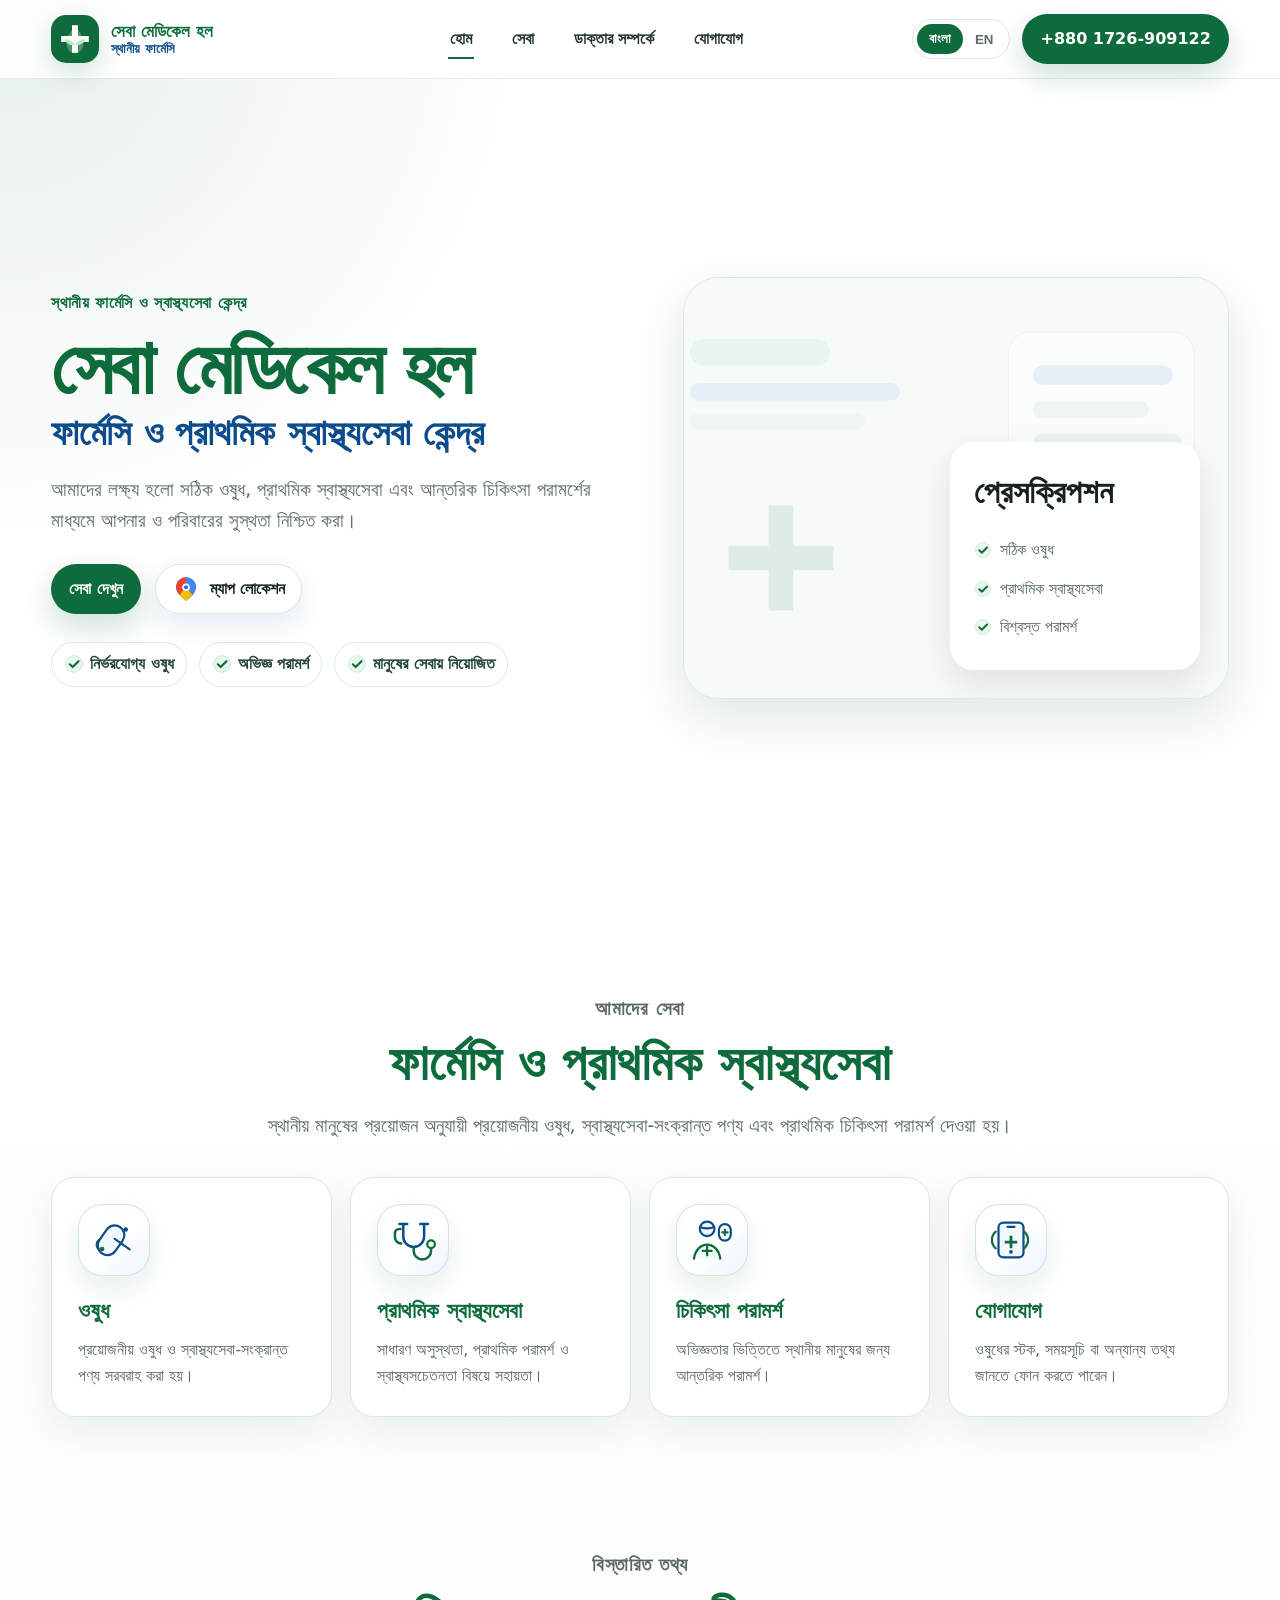
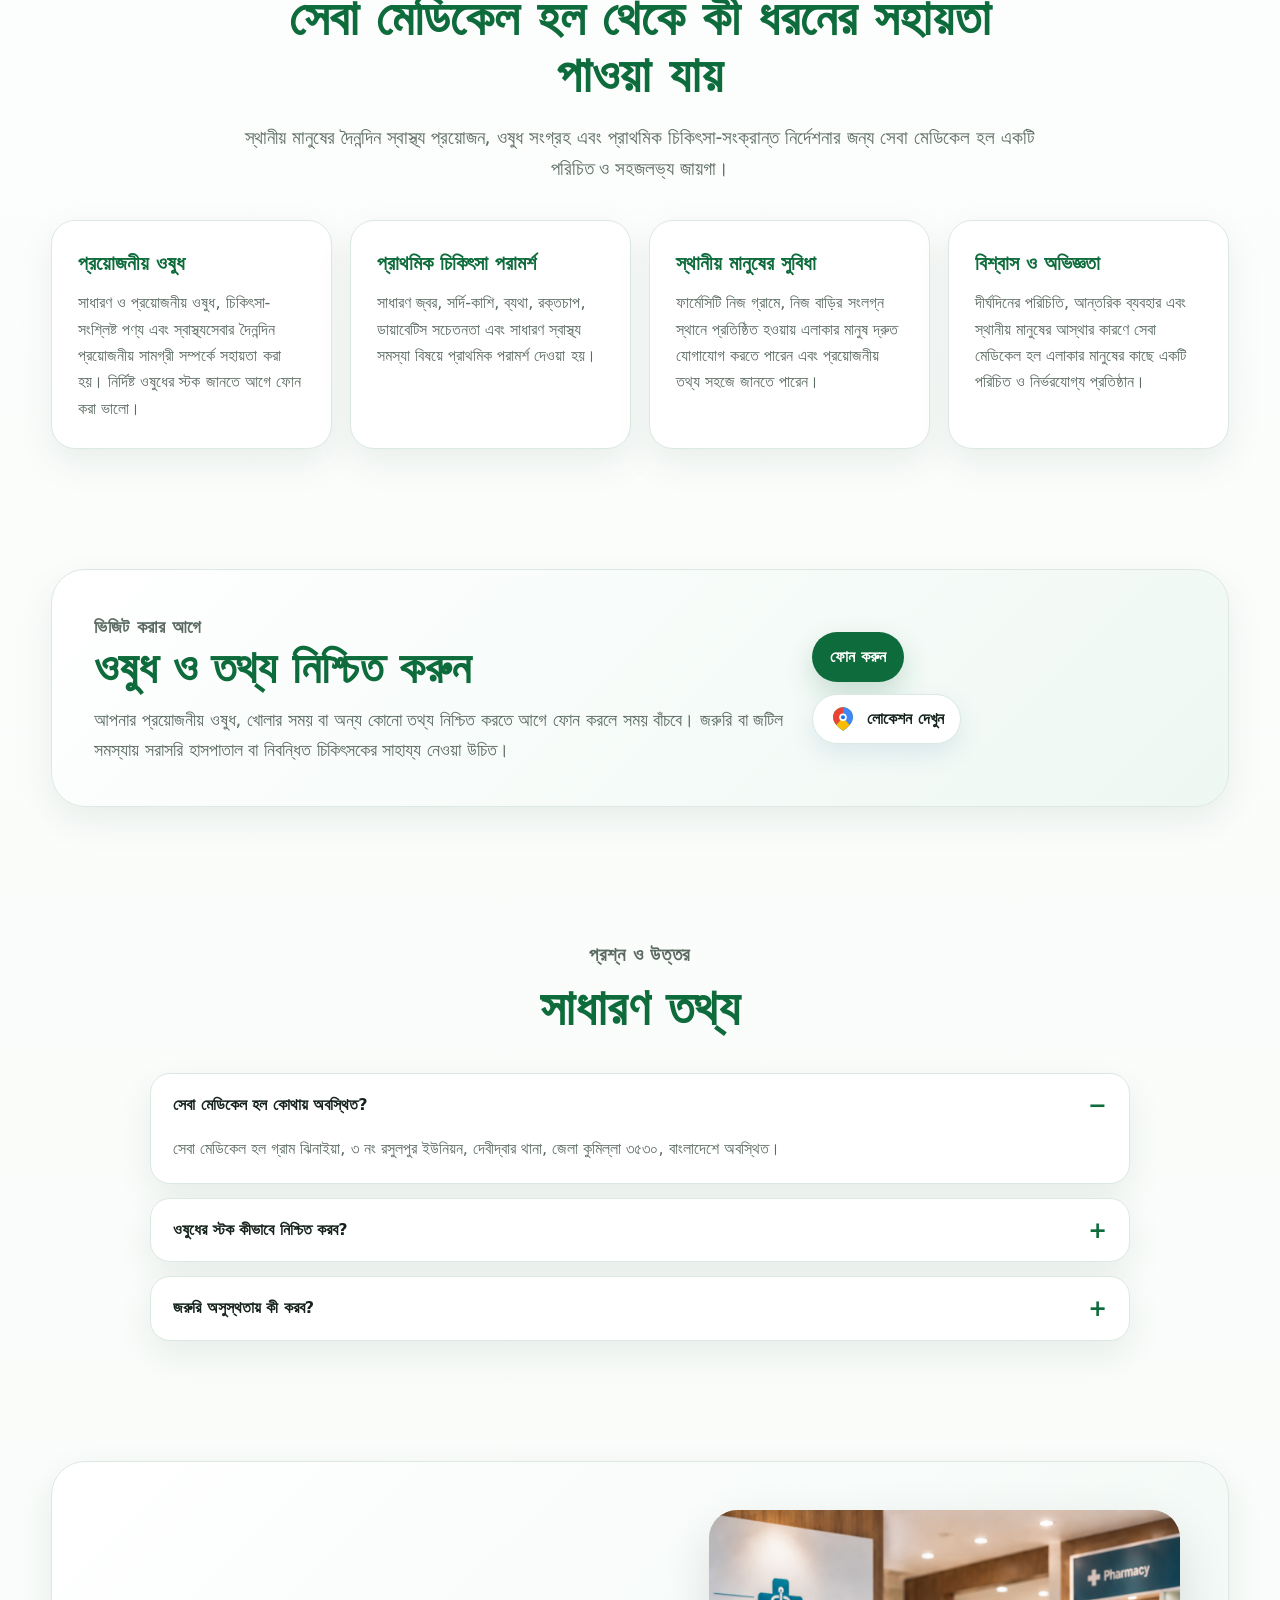
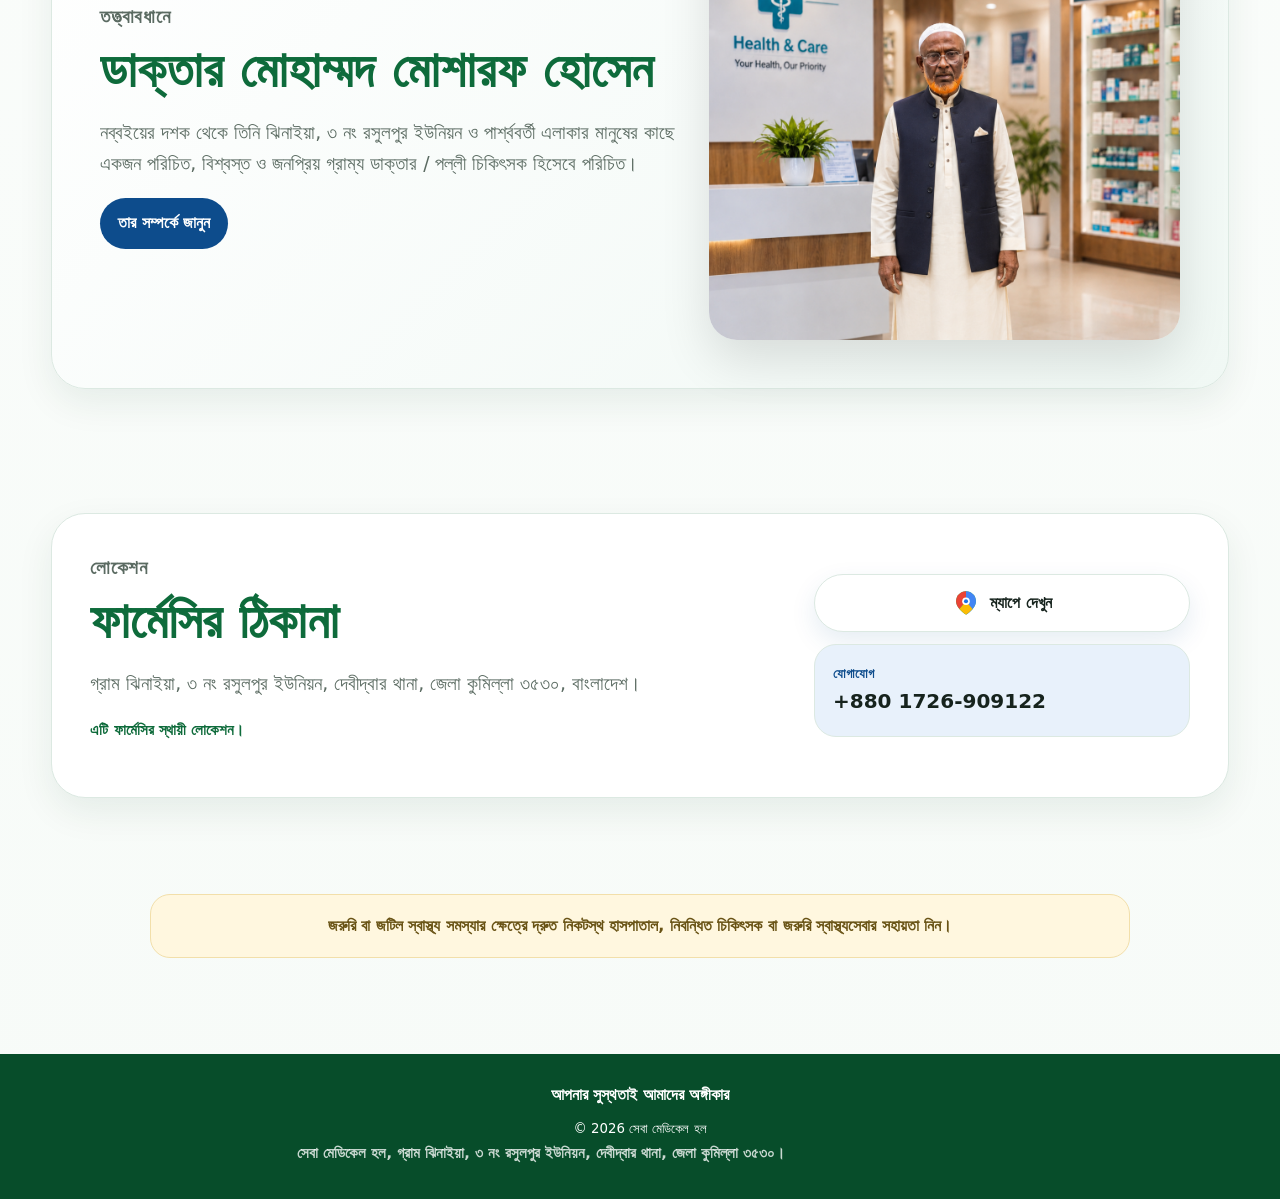
==== index.html @ 425d89cb "Add files via upload" ====
<!DOCTYPE html>
<html lang="bn" data-page="home">
<head>
  <meta charset="UTF-8" />
  <meta name="viewport" content="width=device-width, initial-scale=1.0" />
  <title>সেবা মেডিকেল হল | ফার্মেসি ও প্রাথমিক স্বাস্থ্যসেবা | দেবীদ্বার, কুমিল্লা</title>
  <meta name="description" content="সেবা মেডিকেল হল গ্রাম ঝিনাইয়া, ৩ নং রসুলপুর ইউনিয়ন, দেবীদ্বার থানা, জেলা কুমিল্লা ৩৫৩০-এ অবস্থিত একটি স্থানীয় ফার্মেসি ও স্বাস্থ্যসেবা কেন্দ্র।" />
  <meta name="keywords" content="সেবা মেডিকেল হল, Seba Medical Hall, ঝিনাইয়া ফার্মেসি, ৩ নং রসুলপুর ইউনিয়ন, দেবীদ্বার ফার্মেসি, কুমিল্লা ফার্মেসি, ডাক্তার মোহাম্মদ মোশারফ হোসেন" />
  <meta name="author" content="Seba Medical Hall" />
  <meta name="robots" content="index, follow, max-image-preview:large, max-snippet:-1, max-video-preview:-1" />
  <meta name="theme-color" content="#0e6b3b" />
  <meta name="application-name" content="Seba Medical Hall" />
  <meta name="apple-mobile-web-app-title" content="Seba Medical Hall" />
  <meta name="apple-mobile-web-app-capable" content="yes" />
  <meta name="apple-mobile-web-app-status-bar-style" content="default" />

  <link rel="canonical" href="https://seba-medical-hall.com/" />
  <link rel="alternate" hreflang="bn-BD" href="https://seba-medical-hall.com/" />
  <link rel="alternate" hreflang="en" href="https://seba-medical-hall.com/?lang=en" />
  <link rel="alternate" hreflang="x-default" href="https://seba-medical-hall.com/" />

  <link rel="icon" href="favicon.ico" sizes="any" />
  <link rel="icon" type="image/png" sizes="16x16" href="assets/favicon-16x16.png" />
  <link rel="icon" type="image/png" sizes="32x32" href="assets/favicon-32x32.png" />
  <link rel="icon" type="image/png" sizes="48x48" href="assets/favicon-48x48.png" />
  <link rel="apple-touch-icon" sizes="180x180" href="assets/apple-touch-icon.png" />
  <link rel="manifest" href="site.webmanifest" />
  <link rel="mask-icon" href="assets/safari-pinned-tab.svg" color="#0e6b3b" />

  <meta property="og:type" content="website" />
  <meta property="og:site_name" content="Seba Medical Hall" />
  <meta property="og:title" content="সেবা মেডিকেল হল | ফার্মেসি ও প্রাথমিক স্বাস্থ্যসেবা | দেবীদ্বার, কুমিল্লা" />
  <meta property="og:description" content="সেবা মেডিকেল হল গ্রাম ঝিনাইয়া, ৩ নং রসুলপুর ইউনিয়ন, দেবীদ্বার থানা, জেলা কুমিল্লা ৩৫৩০-এ অবস্থিত একটি স্থানীয় ফার্মেসি ও স্বাস্থ্যসেবা কেন্দ্র।" />
  <meta property="og:url" content="https://seba-medical-hall.com/" />
  <meta property="og:image" content="https://seba-medical-hall.com/assets/og-image.png" />
  <meta property="og:image:alt" content="Seba Medical Hall pharmacy website preview" />
  <meta property="og:image:width" content="1200" />
  <meta property="og:image:height" content="630" />
  <meta property="og:locale" content="bn_BD" />

  <meta name="twitter:card" content="summary_large_image" />
  <meta name="twitter:title" content="সেবা মেডিকেল হল | ফার্মেসি ও প্রাথমিক স্বাস্থ্যসেবা | দেবীদ্বার, কুমিল্লা" />
  <meta name="twitter:description" content="সেবা মেডিকেল হল গ্রাম ঝিনাইয়া, ৩ নং রসুলপুর ইউনিয়ন, দেবীদ্বার থানা, জেলা কুমিল্লা ৩৫৩০-এ অবস্থিত একটি স্থানীয় ফার্মেসি ও স্বাস্থ্যসেবা কেন্দ্র।" />
  <meta name="twitter:image" content="https://seba-medical-hall.com/assets/og-image.png" />

  <link rel="stylesheet" href="css/styles.css" />
<script type="application/ld+json">
{
  "@context": "https://schema.org",
  "@graph": [
    {
      "@context": "https://schema.org",
      "@type": [
        "Pharmacy",
        "LocalBusiness",
        "MedicalBusiness"
      ],
      "@id": "https://seba-medical-hall.com/#seba-medical-hall",
      "name": "Seba Medical Hall",
      "alternateName": "সেবা মেডিকেল হল",
      "url": "https://seba-medical-hall.com",
      "logo": "https://seba-medical-hall.com/assets/android-chrome-512x512.png",
      "image": "https://seba-medical-hall.com/assets/og-image.png",
      "telephone": "+8801726909122",
      "description": "সেবা মেডিকেল হল গ্রাম ঝিনাইয়া, ৩ নং রসুলপুর ইউনিয়ন, দেবীদ্বার থানা, জেলা কুমিল্লা ৩৫৩০-এ অবস্থিত একটি স্থানীয় ফার্মেসি ও স্বাস্থ্যসেবা কেন্দ্র।",
      "address": {
        "@type": "PostalAddress",
        "streetAddress": "গ্রাম ঝিনাইয়া, ৩ নং রসুলপুর ইউনিয়ন",
        "addressLocality": "দেবীদ্বার",
        "addressRegion": "কুমিল্লা",
        "postalCode": "3530",
        "addressCountry": "BD"
      },
      "hasMap": "https://maps.app.goo.gl/da37eKfEbNyJsp4y8",
      "sameAs": [
        "https://maps.app.goo.gl/da37eKfEbNyJsp4y8"
      ],
      "founder": {
        "@type": "Person",
        "name": "Dr. Mohammad Mosharraf Hossain",
        "alternateName": "ডাক্তার মোহাম্মদ মোশারফ হোসেন"
      }
    }
  ]
}
</script>
</head>
<body class="page-fade">
  <header class="site-header">
    <a class="brand" href="index.html" aria-label="Seba Medical Hall home">
      <img src="assets/seba-logo.svg" alt="Seba Medical Hall logo" />
      <span>
        <strong data-i18n="brand.bn">সেবা মেডিকেল হল</strong>
        <small data-i18n="brand.en">স্থানীয় ফার্মেসি</small>
      </span>
    </a>

    <button class="menu-toggle" aria-label="Open menu" aria-expanded="false"><img src="assets/icons/menu.svg" alt="" aria-hidden="true" /></button>

    <nav class="main-nav" aria-label="Main navigation">
      <a class="active" href="index.html" data-i18n="nav.home">হোম</a>
      <a href="#services" data-i18n="nav.services">সেবা</a>
      <a href="about.html" data-i18n="nav.about">ডাক্তার সম্পর্কে</a>
      <a href="#contact" data-i18n="nav.contact">যোগাযোগ</a>
    </nav>

    <div class="header-actions">
      <div class="language-switch" aria-label="Language switch">
        <button class="lang-btn active" data-lang="bn">বাংলা</button>
        <button class="lang-btn" data-lang="en">EN</button>
      </div>
      <a class="call-btn" href="tel:+8801726909122">+880 1726-909122</a>
    </div>
  </header>

  <main>
    <section class="hero section">
      <div class="hero-content reveal">
        <p class="eyebrow" data-i18n="home.eyebrow">স্থানীয় ফার্মেসি ও স্বাস্থ্যসেবা কেন্দ্র</p>
        <h1 data-i18n="home.title">সেবা মেডিকেল হল</h1>
        <h2 data-i18n="home.subtitle">ফার্মেসি ও প্রাথমিক স্বাস্থ্যসেবা কেন্দ্র</h2>
        <p class="lead" data-i18n="home.lead">আমাদের লক্ষ্য হলো সঠিক ওষুধ, প্রাথমিক স্বাস্থ্যসেবা এবং আন্তরিক চিকিৎসা পরামর্শের মাধ্যমে আপনার ও পরিবারের সুস্থতা নিশ্চিত করা।</p>

        <div class="hero-actions">
          <a class="primary-btn" href="#services" data-i18n="home.ctaServices">সেবা দেখুন</a>
          <a class="map-btn" href="https://maps.app.goo.gl/da37eKfEbNyJsp4y8" target="_blank" rel="noopener">
            <img src="assets/map-pin.svg" alt="" />
            <span data-i18n="home.mapBtn">ম্যাপ লোকেশন</span>
          </a>
        </div>

        <div class="trust-row">
          <span data-i18n="home.trust1">নির্ভরযোগ্য ওষুধ</span>
          <span data-i18n="home.trust2">অভিজ্ঞ পরামর্শ</span>
          <span data-i18n="home.trust3">মানুষের সেবায় নিয়োজিত</span>
        </div>
      </div>

      <div class="hero-visual reveal">
        <img src="assets/medical-pattern.svg" alt="Pharmacy illustration" />
        <div class="rx-card">
          <strong data-i18n="home.rxTitle">প্রেসক্রিপশন</strong>
          <ul>
            <li data-i18n="home.rx1">সঠিক ওষুধ</li>
            <li data-i18n="home.rx2">প্রাথমিক স্বাস্থ্যসেবা</li>
            <li data-i18n="home.rx3">বিশ্বস্ত পরামর্শ</li>
          </ul>
        </div>
      </div>
    </section>

    <section id="services" class="section services">
      <div class="section-head reveal">
        <p class="eyebrow" data-i18n="services.eyebrow">আমাদের সেবা</p>
        <h2 data-i18n="services.title">ফার্মেসি ও প্রাথমিক স্বাস্থ্যসেবা</h2>
        <p data-i18n="services.intro">স্থানীয় মানুষের প্রয়োজন অনুযায়ী প্রয়োজনীয় ওষুধ, স্বাস্থ্যসেবা-সংক্রান্ত পণ্য এবং প্রাথমিক চিকিৎসা পরামর্শ দেওয়া হয়।</p>
      </div>

      <div class="card-grid">
        <article class="service-card reveal">
          <div class="icon-pill"><img src="assets/icons/medicine.svg" alt="" aria-hidden="true" /></div>
          <h3 data-i18n="services.card1.title">ওষুধ</h3>
          <p data-i18n="services.card1.text">প্রয়োজনীয় ওষুধ ও স্বাস্থ্যসেবা-সংক্রান্ত পণ্য সরবরাহ করা হয়।</p>
        </article>
        <article class="service-card reveal">
          <div class="icon-pill"><img src="assets/icons/healthcare.svg" alt="" aria-hidden="true" /></div>
          <h3 data-i18n="services.card2.title">প্রাথমিক স্বাস্থ্যসেবা</h3>
          <p data-i18n="services.card2.text">সাধারণ অসুস্থতা, প্রাথমিক পরামর্শ ও স্বাস্থ্যসচেতনতা বিষয়ে সহায়তা।</p>
        </article>
        <article class="service-card reveal">
          <div class="icon-pill"><img src="assets/icons/doctor-advice.svg" alt="" aria-hidden="true" /></div>
          <h3 data-i18n="services.card3.title">চিকিৎসা পরামর্শ</h3>
          <p data-i18n="services.card3.text">অভিজ্ঞতার ভিত্তিতে স্থানীয় মানুষের জন্য আন্তরিক পরামর্শ।</p>
        </article>
        <article class="service-card reveal">
          <div class="icon-pill"><img src="assets/icons/phone.svg" alt="" aria-hidden="true" /></div>
          <h3 data-i18n="services.card4.title">যোগাযোগ</h3>
          <p data-i18n="services.card4.text">ওষুধের স্টক, সময়সূচি বা অন্যান্য তথ্য জানতে ফোন করতে পারেন।</p>
        </article>
      </div>
    </section>


    <section class="section detail-section">
      <div class="section-head reveal">
        <p class="eyebrow" data-i18n="details.eyebrow">বিস্তারিত তথ্য</p>
        <h2 data-i18n="details.title">সেবা মেডিকেল হল থেকে কী ধরনের সহায়তা পাওয়া যায়</h2>
        <p data-i18n="details.intro">স্থানীয় মানুষের দৈনন্দিন স্বাস্থ্য প্রয়োজন, ওষুধ সংগ্রহ এবং প্রাথমিক চিকিৎসা-সংক্রান্ত নির্দেশনার জন্য সেবা মেডিকেল হল একটি পরিচিত ও সহজলভ্য জায়গা।</p>
      </div>

      <div class="detail-grid">
        <article class="detail-card reveal">
          <h3 data-i18n="details.card1.title">প্রয়োজনীয় ওষুধ</h3>
          <p data-i18n="details.card1.text">সাধারণ ও প্রয়োজনীয় ওষুধ, চিকিৎসা-সংশ্লিষ্ট পণ্য এবং স্বাস্থ্যসেবার দৈনন্দিন প্রয়োজনীয় সামগ্রী সম্পর্কে সহায়তা করা হয়। নির্দিষ্ট ওষুধের স্টক জানতে আগে ফোন করা ভালো।</p>
        </article>

        <article class="detail-card reveal">
          <h3 data-i18n="details.card2.title">প্রাথমিক চিকিৎসা পরামর্শ</h3>
          <p data-i18n="details.card2.text">সাধারণ জ্বর, সর্দি-কাশি, ব্যথা, রক্তচাপ, ডায়াবেটিস সচেতনতা এবং সাধারণ স্বাস্থ্য সমস্যা বিষয়ে প্রাথমিক পরামর্শ দেওয়া হয়।</p>
        </article>

        <article class="detail-card reveal">
          <h3 data-i18n="details.card3.title">স্থানীয় মানুষের সুবিধা</h3>
          <p data-i18n="details.card3.text">ফার্মেসিটি নিজ গ্রামে, নিজ বাড়ির সংলগ্ন স্থানে প্রতিষ্ঠিত হওয়ায় এলাকার মানুষ দ্রুত যোগাযোগ করতে পারেন এবং প্রয়োজনীয় তথ্য সহজে জানতে পারেন।</p>
        </article>

        <article class="detail-card reveal">
          <h3 data-i18n="details.card4.title">বিশ্বাস ও অভিজ্ঞতা</h3>
          <p data-i18n="details.card4.text">দীর্ঘদিনের পরিচিতি, আন্তরিক ব্যবহার এবং স্থানীয় মানুষের আস্থার কারণে সেবা মেডিকেল হল এলাকার মানুষের কাছে একটি পরিচিত ও নির্ভরযোগ্য প্রতিষ্ঠান।</p>
        </article>
      </div>
    </section>

    <section class="section guidance-section">
      <div class="guidance-card reveal">
        <div>
          <p class="eyebrow" data-i18n="guidance.eyebrow">ভিজিট করার আগে</p>
          <h2 data-i18n="guidance.title">ওষুধ ও তথ্য নিশ্চিত করুন</h2>
          <p data-i18n="guidance.text">আপনার প্রয়োজনীয় ওষুধ, খোলার সময় বা অন্য কোনো তথ্য নিশ্চিত করতে আগে ফোন করলে সময় বাঁচবে। জরুরি বা জটিল সমস্যায় সরাসরি হাসপাতাল বা নিবন্ধিত চিকিৎসকের সাহায্য নেওয়া উচিত।</p>
        </div>
        <div class="guidance-actions">
          <a class="primary-btn" href="tel:+8801726909122" data-i18n="guidance.call">ফোন করুন</a>
          <a class="map-btn" href="https://maps.app.goo.gl/da37eKfEbNyJsp4y8" target="_blank" rel="noopener">
            <img src="assets/map-pin.svg" alt="" />
            <span data-i18n="guidance.map">লোকেশন দেখুন</span>
          </a>
        </div>
      </div>
    </section>

    <section class="section faq-section">
      <div class="section-head reveal">
        <p class="eyebrow" data-i18n="faq.eyebrow">প্রশ্ন ও উত্তর</p>
        <h2 data-i18n="faq.title">সাধারণ তথ্য</h2>
      </div>

      <div class="faq-list">
        <details class="faq-item reveal" open>
          <summary data-i18n="faq.q1">সেবা মেডিকেল হল কোথায় অবস্থিত?</summary>
          <p data-i18n="faq.a1">সেবা মেডিকেল হল গ্রাম ঝিনাইয়া, ৩ নং রসুলপুর ইউনিয়ন, দেবীদ্বার থানা, জেলা কুমিল্লা ৩৫৩০, বাংলাদেশে অবস্থিত।</p>
        </details>
        <details class="faq-item reveal">
          <summary data-i18n="faq.q3">ওষুধের স্টক কীভাবে নিশ্চিত করব?</summary>
          <p data-i18n="faq.a3">নির্দিষ্ট ওষুধ বা পণ্যের স্টক জানতে +880 1726-909122 নম্বরে যোগাযোগ করা ভালো।</p>
        </details>
        <details class="faq-item reveal">
          <summary data-i18n="faq.q4">জরুরি অসুস্থতায় কী করব?</summary>
          <p data-i18n="faq.a4">জরুরি বা জটিল স্বাস্থ্য সমস্যায় দ্রুত নিকটস্থ হাসপাতাল, নিবন্ধিত চিকিৎসক বা জরুরি স্বাস্থ্যসেবার সহায়তা নিন।</p>
        </details>
      </div>
    </section>

    <section class="section about-preview">
      <div class="about-preview-card reveal">
        <div>
          <p class="eyebrow" data-i18n="home.aboutEyebrow">তত্ত্বাবধানে</p>
          <h2 data-i18n="home.aboutTitle">ডাক্তার মোহাম্মদ মোশারফ হোসেন</h2>
          <p data-i18n="home.aboutText">নব্বইয়ের দশক থেকে তিনি ঝিনাইয়া, ৩ নং রসুলপুর ইউনিয়ন ও পার্শ্ববর্তী এলাকার মানুষের কাছে একজন পরিচিত, বিশ্বস্ত ও জনপ্রিয় গ্রাম্য ডাক্তার / পল্লী চিকিৎসক হিসেবে পরিচিত।</p>
          <a class="secondary-btn" href="about.html" data-i18n="home.aboutBtn">তার সম্পর্কে জানুন</a>
        </div>
        <img src="assets/doctor-mosharraf-hossain.png" alt="Dr. Mohammad Mosharraf Hossain" />
      </div>
    </section>

    <section id="contact" class="section contact-section">
      <div class="contact-card reveal">
        <div>
          <p class="eyebrow" data-i18n="contact.eyebrow">লোকেশন</p>
          <h2 data-i18n="contact.title">ফার্মেসির ঠিকানা</h2>
          <p data-i18n="contact.address">গ্রাম ঝিনাইয়া, ৩ নং রসুলপুর ইউনিয়ন, দেবীদ্বার থানা, জেলা কুমিল্লা ৩৫৩০, বাংলাদেশ।</p>
          <p class="small-note" data-i18n="contact.note">এটি ফার্মেসির স্থায়ী লোকেশন।</p>
        </div>
        <div class="contact-actions">
          <a class="map-btn large" href="https://maps.app.goo.gl/da37eKfEbNyJsp4y8" target="_blank" rel="noopener">
            <img src="assets/map-pin.svg" alt="" />
            <span data-i18n="contact.map">ম্যাপে দেখুন</span>
          </a>
          <a class="call-card" href="tel:+8801726909122">
            <small data-i18n="contact.callLabel">যোগাযোগ</small>
            <strong>+880 1726-909122</strong>
          </a>
        </div>
      </div>
    </section>

    <section class="section disclaimer reveal">
      <p data-i18n="disclaimer.text">জরুরি বা জটিল স্বাস্থ্য সমস্যার ক্ষেত্রে দ্রুত নিকটস্থ হাসপাতাল, নিবন্ধিত চিকিৎসক বা জরুরি স্বাস্থ্যসেবার সহায়তা নিন।</p>
    </section>
  </main>

  <footer class="site-footer">
    <p data-i18n="footer.line">আপনার সুস্থতাই আমাদের অঙ্গীকার</p>
    <small>© <span id="year"></span> <span data-i18n="footer.business">সেবা মেডিকেল হল</span></small>
    <p class="keyword-footer" data-i18n="footer.keywords">সেবা মেডিকেল হল, গ্রাম ঝিনাইয়া, ৩ নং রসুলপুর ইউনিয়ন, দেবীদ্বার থানা, জেলা কুমিল্লা ৩৫৩০।</p>
  </footer>

  <script src="js/seo.js"></script>
  <script src="js/main.js"></script>
</body>
</html>
---- css/styles.css ----
/* Seba Medical Hall Website
   Clean static project: HTML, CSS, JS only.
*/

:root {
  --green: #0e6b3b;
  --green-dark: #074d2a;
  --green-soft: #eaf7ef;
  --blue: #0d4c8c;
  --blue-soft: #e8f1fb;
  --text: #16231d;
  --muted: #5b6b62;
  --line: #dce9e2;
  --card: #ffffff;
  --bg: #f7fbf8;
  --shadow: 0 18px 50px rgba(10, 70, 43, 0.12);
  --radius: 24px;
}

* {
  box-sizing: border-box;
}

html {
  scroll-behavior: smooth;
}

body {
  margin: 0;
  color: var(--text);
  background:
    radial-gradient(circle at top left, rgba(14, 107, 59, .10), transparent 34rem),
    linear-gradient(180deg, #fff 0%, var(--bg) 100%);
  font-family: "Noto Sans Bengali", "Hind Siliguri", "Segoe UI", system-ui, sans-serif;
  line-height: 1.65;
  transition: opacity .35s ease, transform .35s ease;
}

body.page-fade {
  opacity: 1;
  transform: translateY(0);
}

body.is-leaving {
  opacity: 0;
  transform: translateY(8px);
}

a {
  color: inherit;
  text-decoration: none;
}

img {
  max-width: 100%;
  display: block;
}

.site-header {
  position: sticky;
  top: 0;
  z-index: 50;
  display: grid;
  grid-template-columns: auto 1fr auto;
  align-items: center;
  gap: 24px;
  padding: 14px clamp(18px, 4vw, 58px);
  background: rgba(255, 255, 255, .86);
  backdrop-filter: blur(18px);
  border-bottom: 1px solid rgba(220, 233, 226, .78);
}

.brand {
  display: inline-flex;
  align-items: center;
  gap: 12px;
  min-width: 230px;
}

.brand img {
  width: 48px;
  height: 48px;
  border-radius: 15px;
  box-shadow: 0 10px 24px rgba(14, 107, 59, .16);
}

.brand strong {
  display: block;
  color: var(--green);
  line-height: 1.15;
  font-size: 1.05rem;
}

.brand small {
  display: block;
  color: var(--blue);
  font-weight: 700;
  line-height: 1.15;
}

.main-nav {
  display: flex;
  justify-content: center;
  align-items: center;
  gap: clamp(18px, 3vw, 36px);
  font-weight: 700;
}

.main-nav a {
  position: relative;
  color: #21372c;
  padding: 8px 2px;
}

.main-nav a::after {
  content: "";
  position: absolute;
  left: 0;
  right: 0;
  bottom: 1px;
  height: 2px;
  background: var(--green);
  transform: scaleX(0);
  transition: transform .25s ease;
  transform-origin: left;
}

.main-nav a:hover::after,
.main-nav a.active::after {
  transform: scaleX(1);
}

.header-actions {
  display: flex;
  align-items: center;
  gap: 12px;
}

.language-switch {
  display: flex;
  padding: 4px;
  border: 1px solid var(--line);
  border-radius: 999px;
  background: #fff;
}

.lang-btn {
  border: 0;
  background: transparent;
  color: var(--muted);
  font-weight: 800;
  padding: 7px 12px;
  border-radius: 999px;
  cursor: pointer;
}

.lang-btn.active {
  background: var(--green);
  color: #fff;
}

.call-btn,
.primary-btn,
.secondary-btn,
.map-btn {
  display: inline-flex;
  align-items: center;
  justify-content: center;
  gap: 10px;
  border-radius: 999px;
  font-weight: 800;
  border: 0;
  cursor: pointer;
  transition: transform .2s ease, box-shadow .2s ease, background .2s ease;
}

.call-btn,
.primary-btn {
  background: var(--green);
  color: #fff;
  padding: 12px 18px;
  box-shadow: 0 12px 28px rgba(14, 107, 59, .20);
}

.secondary-btn {
  background: var(--blue);
  color: #fff;
  padding: 12px 18px;
}

.map-btn {
  background: #fff;
  color: var(--text);
  border: 1px solid var(--line);
  padding: 10px 16px;
  box-shadow: 0 10px 26px rgba(13, 76, 140, .10);
}

.map-btn img {
  width: 28px;
  height: 28px;
}

.map-btn.large {
  padding: 14px 18px;
  min-width: 220px;
}

.call-btn:hover,
.primary-btn:hover,
.secondary-btn:hover,
.map-btn:hover {
  transform: translateY(-2px);
  box-shadow: 0 16px 34px rgba(14, 107, 59, .20);
}

.menu-toggle {
  display: none;
  background: #fff;
  border: 1px solid var(--line);
  border-radius: 14px;
  width: 46px;
  height: 42px;
  font-size: 1.4rem;
}

.section {
  padding: clamp(58px, 8vw, 96px) clamp(18px, 4vw, 58px);
}

.hero {
  min-height: calc(100vh - 82px);
  display: grid;
  grid-template-columns: minmax(0, 1.02fr) minmax(320px, .98fr);
  gap: clamp(30px, 5vw, 72px);
  align-items: center;
}

.eyebrow {
  color: var(--green);
  font-weight: 900;
  letter-spacing: .03em;
  margin: 0 0 10px;
}

.hero h1,
.page-title h1 {
  margin: 0;
  font-size: clamp(2.4rem, 6vw, 5.4rem);
  line-height: 1.06;
  color: var(--green);
  letter-spacing: -0.05em;
}

.hero h2 {
  margin: 4px 0 20px;
  color: var(--blue);
  font-size: clamp(1.4rem, 2.8vw, 2.4rem);
  line-height: 1.16;
}

.lead,
.section-head p,
.story-section p,
.about-preview-card p,
.contact-card p,
.page-title p {
  color: var(--muted);
  font-size: clamp(1rem, 1.5vw, 1.18rem);
}

.hero-actions {
  display: flex;
  flex-wrap: wrap;
  gap: 14px;
  margin: 28px 0;
}

.trust-row {
  display: flex;
  flex-wrap: wrap;
  gap: 12px;
}

.trust-row span {
  display: inline-flex;
  align-items: center;
  gap: 6px;
  padding: 8px 12px;
  background: #fff;
  border: 1px solid var(--line);
  border-radius: 999px;
  font-weight: 800;
  color: #244536;
}

.trust-row span::before {
  content: "";
  width: 20px;
  height: 20px;
  display: inline-block;
  flex: 0 0 20px;
  background: url("../assets/icons/check.svg") center / contain no-repeat;
}

.hero-visual {
  position: relative;
  min-height: 420px;
  border-radius: 36px;
  overflow: hidden;
  background: #fff;
  box-shadow: var(--shadow);
  border: 1px solid var(--line);
}

.hero-visual > img {
  width: 100%;
  height: 100%;
  min-height: 420px;
  object-fit: cover;
}

.rx-card {
  position: absolute;
  right: 28px;
  bottom: 28px;
  width: min(250px, calc(100% - 56px));
  padding: 24px;
  border-radius: 24px;
  background: rgba(255,255,255,.92);
  backdrop-filter: blur(12px);
  box-shadow: 0 14px 36px rgba(0,0,0,.10);
}

.rx-card strong {
  font-family: Georgia, serif;
  color: var(--text);
  font-size: 2rem;
}

.rx-card ul {
  list-style: none;
  padding: 0;
  margin: 12px 0 0;
}

.rx-card li {
  padding: 6px 0;
  color: var(--muted);
}

.rx-card li::before {
  content: "";
  width: 18px;
  height: 18px;
  display: inline-block;
  vertical-align: -4px;
  margin-right: 8px;
  background: url("../assets/icons/check.svg") center / contain no-repeat;
}

.section-head {
  max-width: 800px;
  margin: 0 auto 36px;
  text-align: center;
}

.section-head h2,
.contact-card h2,
.about-preview-card h2,
.timeline-section h2 {
  margin: 0 0 14px;
  font-size: clamp(2rem, 4vw, 3.1rem);
  line-height: 1.14;
  color: var(--green);
}

.card-grid {
  display: grid;
  grid-template-columns: repeat(4, minmax(0, 1fr));
  gap: 18px;
}

.service-card,
.fact-card,
.contact-card,
.about-preview-card,
.story-section,
.freedom-card,
.doctor-card,
.timeline-item {
  background: var(--card);
  border: 1px solid var(--line);
  box-shadow: 0 14px 36px rgba(10, 70, 43, .08);
}

.service-card {
  padding: 26px;
  border-radius: var(--radius);
  transition: transform .22s ease, box-shadow .22s ease;
}

.service-card:hover {
  transform: translateY(-5px);
  box-shadow: var(--shadow);
}

.icon-pill {
  width: 72px;
  height: 72px;
  display: grid;
  place-items: center;
  border-radius: 24px;
  background:
    radial-gradient(circle at 24% 18%, rgba(255,255,255,.96), rgba(255,255,255,.45) 35%, transparent 60%),
    linear-gradient(135deg, #EFFAF4 0%, #FFFFFF 54%, #EDF5FE 100%);
  border: 1px solid rgba(14, 107, 59, .16);
  box-shadow:
    inset 0 1px 0 rgba(255,255,255,.95),
    0 12px 28px rgba(14, 107, 59, .10);
  margin-bottom: 16px;
}

.service-card h3 {
  margin: 0 0 8px;
  color: var(--green);
  font-size: 1.4rem;
}

.service-card p {
  margin: 0;
  color: var(--muted);
}

.about-preview {
  padding-top: 24px;
}

.about-preview-card {
  border-radius: 34px;
  padding: clamp(26px, 5vw, 48px);
  display: grid;
  grid-template-columns: 1.1fr .9fr;
  gap: 34px;
  align-items: center;
  background:
    linear-gradient(135deg, #ffffff 0%, #f0f8f4 100%);
}

.about-preview-card img {
  border-radius: 28px;
  height: 430px;
  width: 100%;
  object-fit: cover;
  object-position: top center;
  box-shadow: 0 20px 50px rgba(0,0,0,.12);
}

.contact-section {
  padding-top: 28px;
}

.contact-card {
  border-radius: 34px;
  padding: clamp(24px, 4vw, 38px);
  display: grid;
  grid-template-columns: 1.3fr .7fr;
  gap: 26px;
  align-items: center;
}

.small-note {
  font-size: .96rem !important;
  color: var(--green) !important;
  font-weight: 800;
}

.contact-actions {
  display: grid;
  gap: 12px;
}

.call-card {
  display: block;
  border: 1px solid var(--line);
  border-radius: 22px;
  background: var(--blue-soft);
  padding: 18px;
}

.call-card small {
  display: block;
  color: var(--blue);
  font-weight: 900;
}

.call-card strong {
  display: block;
  font-size: 1.25rem;
}

.disclaimer {
  padding-top: 0;
}

.disclaimer p {
  max-width: 980px;
  margin: 0 auto;
  padding: 18px 24px;
  border-radius: 20px;
  color: #695315;
  background: #fff7df;
  border: 1px solid #f2dfaa;
  text-align: center;
  font-weight: 700;
}

.site-footer {
  padding: 28px clamp(18px, 4vw, 58px);
  color: #fff;
  background: var(--green-dark);
  text-align: center;
}

.site-footer p {
  margin: 0 0 6px;
  font-weight: 900;
}

.page-title {
  padding-bottom: 34px;
  text-align: center;
  max-width: 1040px;
  margin: 0 auto;
}

.page-title h1 {
  color: var(--text);
  font-size: clamp(2.2rem, 5vw, 4.2rem);
}

.doctor-profile {
  padding-top: 22px;
  display: grid;
  grid-template-columns: .86fr 1.08fr .82fr;
  gap: 24px;
  align-items: stretch;
}

.doctor-card {
  border-radius: 28px;
  overflow: hidden;
}

.doctor-card img {
  height: 440px;
  width: 100%;
  object-fit: cover;
  object-position: top center;
}

.doctor-name {
  background: var(--blue);
  color: #fff;
  padding: 20px;
}

.doctor-name h2 {
  margin: 0 0 2px;
  font-size: 1.45rem;
}

.doctor-name p {
  margin: 0;
  color: #dbeafe;
}

.profile-details {
  display: grid;
  gap: 14px;
}

.fact-card {
  border-radius: 22px;
  padding: 18px;
  display: grid;
  grid-template-columns: 46px 1fr;
  gap: 16px;
  align-items: center;
}

.fact-card span {
  display: grid;
  place-items: center;
  width: 46px;
  height: 46px;
  border-radius: 16px;
  background: var(--green-soft);
  color: var(--green);
  font-weight: 900;
}

.fact-card p {
  margin: 0;
  color: var(--text);
  font-weight: 800;
}

.freedom-card {
  border-radius: 28px;
  padding: 26px;
  text-align: center;
  display: grid;
  align-content: center;
}

.freedom-card img {
  width: 210px;
  height: 210px;
  object-fit: contain;
  margin: 0 auto 16px;
  border-radius: 50%;
}

.freedom-card h3 {
  margin: 0 0 8px;
  color: var(--green);
  font-size: 1.5rem;
}

.freedom-card p {
  margin: 0;
  color: var(--muted);
}

.story-section {
  position: relative;
  border-radius: 30px;
  padding: clamp(28px, 5vw, 46px);
  max-width: 1100px;
  margin: 0 auto;
}

.quote-mark {
  position: absolute;
  top: -20px;
  left: 28px;
  color: var(--green);
  font-size: 5.5rem;
  line-height: 1;
  opacity: .22;
  font-family: Georgia, serif;
}

.story-section p {
  margin: 0 0 16px;
}

.story-section p:last-child {
  margin-bottom: 0;
}

.timeline-section {
  padding-top: 40px;
}

.timeline {
  max-width: 980px;
  margin: 0 auto;
  display: grid;
  gap: 14px;
}

.timeline-item {
  border-radius: 22px;
  padding: 20px 24px;
  display: grid;
  grid-template-columns: 150px 1fr;
  gap: 18px;
  align-items: center;
}

.timeline-item strong {
  color: var(--blue);
  font-size: 1.1rem;
}

.timeline-item p {
  margin: 0;
  color: var(--muted);
  font-weight: 700;
}

.reveal {
  opacity: 0;
  transform: translateY(18px);
  transition: opacity .65s ease, transform .65s ease;
}

.reveal.visible {
  opacity: 1;
  transform: translateY(0);
}

@media (max-width: 1050px) {
  .site-header {
    grid-template-columns: auto auto;
  }

  .menu-toggle {
    display: inline-grid;
    place-items: center;
    justify-self: end;
  }

  .main-nav {
    display: none;
    grid-column: 1 / -1;
    justify-content: flex-start;
    flex-wrap: wrap;
    padding-top: 10px;
  }

  .main-nav.open {
    display: flex;
  }

  .header-actions {
    grid-column: 1 / -1;
    justify-content: space-between;
  }

  .hero,
  .about-preview-card,
  .contact-card,
  .doctor-profile {
    grid-template-columns: 1fr;
  }

  .card-grid {
    grid-template-columns: repeat(2, minmax(0, 1fr));
  }

  .doctor-card img {
    height: 520px;
  }
}

@media (max-width: 640px) {
  .site-header {
    padding: 12px 16px;
  }

  .brand {
    min-width: unset;
  }

  .brand img {
    width: 42px;
    height: 42px;
  }

  .header-actions {
    align-items: stretch;
    flex-direction: column;
  }

  .language-switch {
    width: fit-content;
  }

  .hero {
    min-height: auto;
    padding-top: 46px;
  }

  .hero-visual,
  .hero-visual > img {
    min-height: 320px;
  }

  .rx-card {
    right: 18px;
    bottom: 18px;
    padding: 18px;
  }

  .card-grid {
    grid-template-columns: 1fr;
  }

  .about-preview-card img,
  .doctor-card img {
    height: 380px;
  }

  .timeline-item {
    grid-template-columns: 1fr;
    gap: 6px;
  }

  .freedom-card img {
    width: 170px;
    height: 170px;
  }
}

.sr-only {
  position: absolute;
  width: 1px;
  height: 1px;
  padding: 0;
  margin: -1px;
  overflow: hidden;
  clip: rect(0, 0, 0, 0);
  white-space: nowrap;
  border: 0;
}

.keyword-footer {
  color: rgba(255, 255, 255, .78);
  max-width: 980px;
  margin: 12px auto 0;
  font-size: .92rem;
}


.freedom-logo-link {
  display: inline-flex;
  justify-content: center;
  align-items: center;
  width: fit-content;
  margin: 0 auto 16px;
  border-radius: 50%;
  outline: none;
  transition: transform .22s ease, box-shadow .22s ease;
}

.freedom-logo-link img {
  margin: 0;
}

.freedom-logo-link:hover,
.freedom-logo-link:focus-visible {
  transform: translateY(-3px) scale(1.02);
  box-shadow: 0 16px 34px rgba(237, 28, 36, .22);
}


.icon-pill img {
  width: 50px;
  height: 50px;
  object-fit: contain;
}

.menu-toggle img {
  width: 28px;
  height: 28px;
}

/* More detailed content sections */

.detail-section,
.faq-section,
.contribution-section,
.profile-note-section {
  padding-top: 36px;
}

.detail-grid,
.contribution-grid {
  display: grid;
  grid-template-columns: repeat(4, minmax(0, 1fr));
  gap: 18px;
}

.contribution-grid {
  grid-template-columns: repeat(3, minmax(0, 1fr));
}

.detail-card,
.contribution-card,
.guidance-card,
.profile-note,
.faq-item {
  background: var(--card);
  border: 1px solid var(--line);
  box-shadow: 0 14px 36px rgba(10, 70, 43, .08);
}

.detail-card,
.contribution-card {
  border-radius: var(--radius);
  padding: 26px;
}

.detail-card h3,
.contribution-card h3 {
  margin: 0 0 10px;
  color: var(--green);
  font-size: 1.25rem;
}

.detail-card p,
.contribution-card p,
.profile-note p {
  margin: 0;
  color: var(--muted);
}

.guidance-section {
  padding-top: 24px;
}

.guidance-card {
  border-radius: 34px;
  padding: clamp(24px, 4vw, 42px);
  display: grid;
  grid-template-columns: 1.3fr .7fr;
  gap: 24px;
  align-items: center;
  background:
    linear-gradient(135deg, #ffffff 0%, #eef8f3 100%);
}

.guidance-card h2,
.profile-note h2 {
  margin: 0 0 12px;
  color: var(--green);
  font-size: clamp(1.8rem, 4vw, 2.8rem);
  line-height: 1.15;
}

.guidance-card p {
  margin: 0;
  color: var(--muted);
  font-size: clamp(1rem, 1.4vw, 1.13rem);
}

.guidance-actions {
  display: grid;
  gap: 12px;
  justify-items: start;
}

.faq-list {
  max-width: 980px;
  margin: 0 auto;
  display: grid;
  gap: 14px;
}

.faq-item {
  border-radius: 20px;
  padding: 0;
  overflow: hidden;
}

.faq-item summary {
  cursor: pointer;
  padding: 18px 22px;
  color: var(--text);
  font-weight: 900;
  list-style: none;
  position: relative;
}

.faq-item summary::-webkit-details-marker {
  display: none;
}

.faq-item summary::after {
  content: "+";
  position: absolute;
  right: 22px;
  top: 50%;
  transform: translateY(-50%);
  color: var(--green);
  font-size: 1.4rem;
  font-weight: 900;
}

.faq-item[open] summary::after {
  content: "−";
}

.faq-item p {
  margin: 0;
  padding: 0 22px 20px;
  color: var(--muted);
}

.profile-note {
  max-width: 1100px;
  margin: 0 auto;
  border-radius: 30px;
  padding: clamp(28px, 5vw, 46px);
}

.profile-note p + p {
  margin-top: 14px;
}

@media (max-width: 1050px) {
  .detail-grid,
  .contribution-grid {
    grid-template-columns: repeat(2, minmax(0, 1fr));
  }

  .guidance-card {
    grid-template-columns: 1fr;
  }
}

@media (max-width: 640px) {
  .detail-grid,
  .contribution-grid {
    grid-template-columns: 1fr;
  }
}

/* Clean language rendering: Bangla page shows Bangla content, English page shows English content through js/main.js */
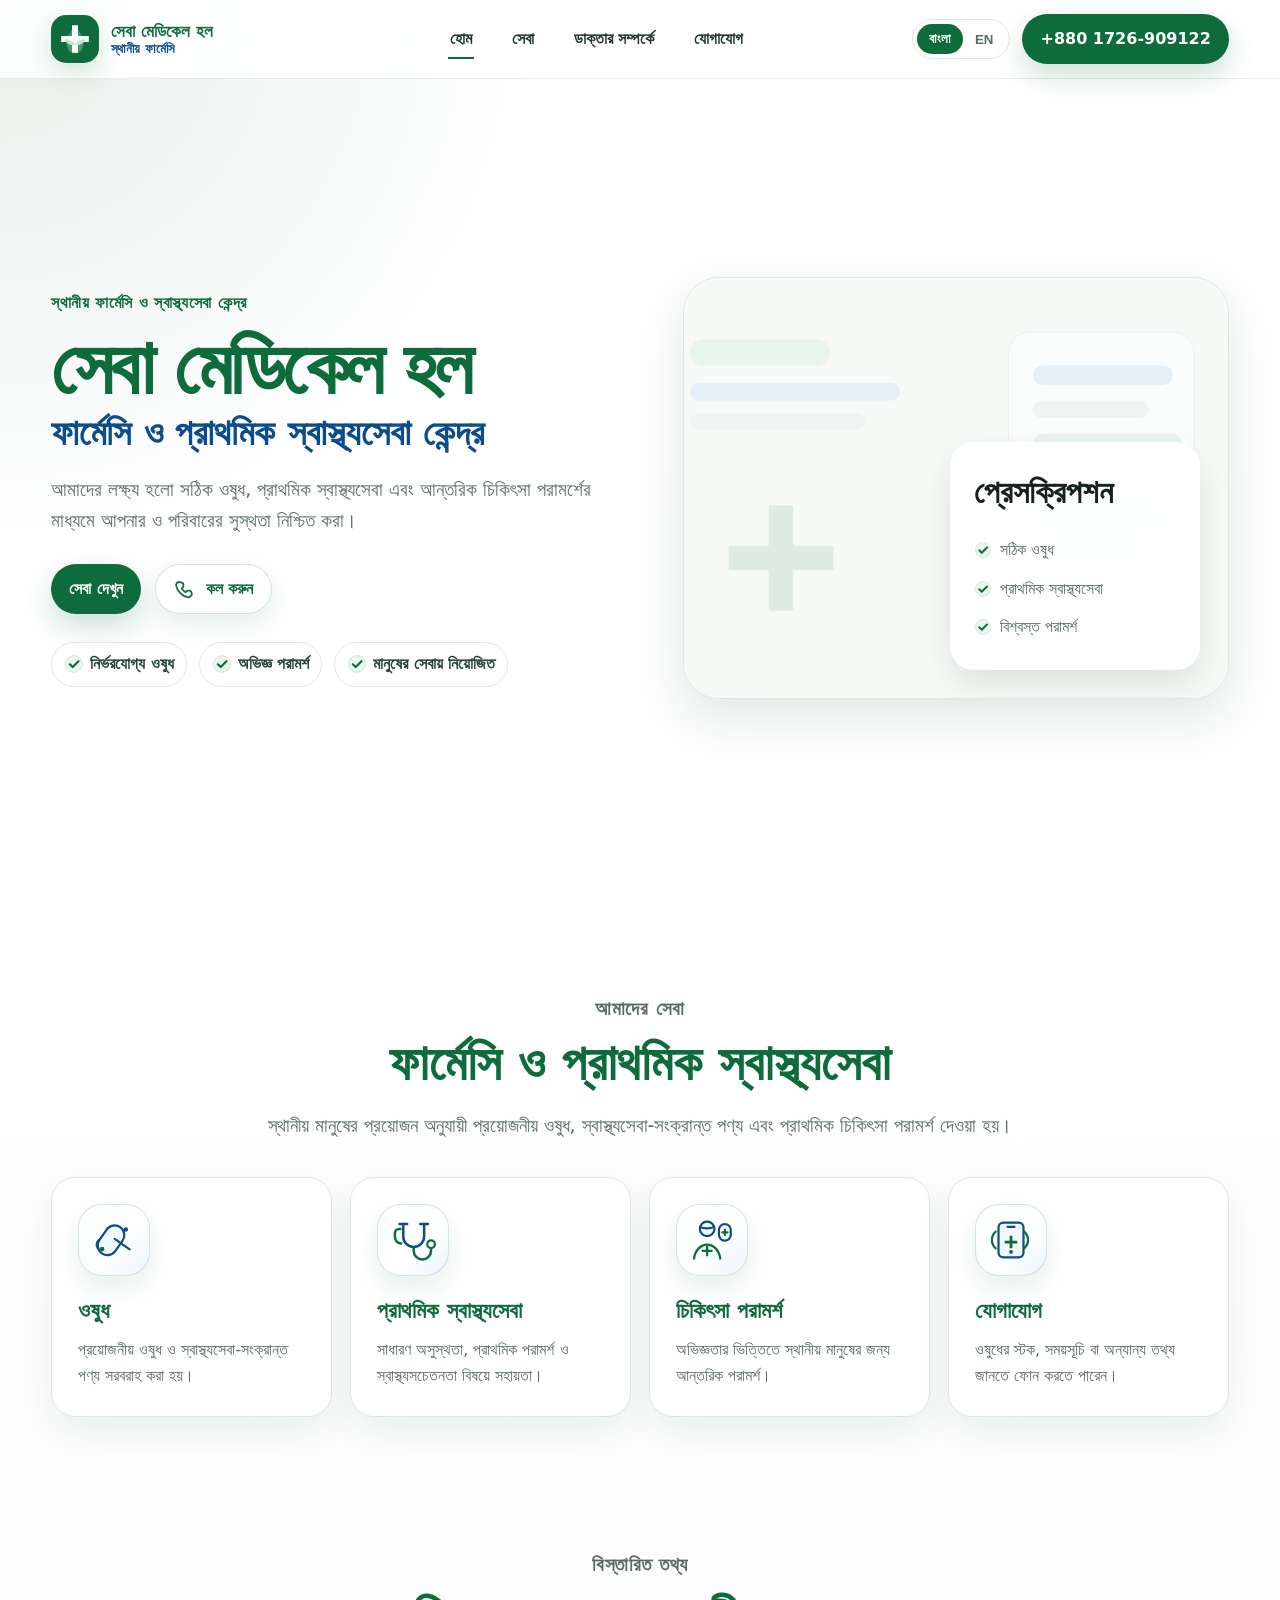
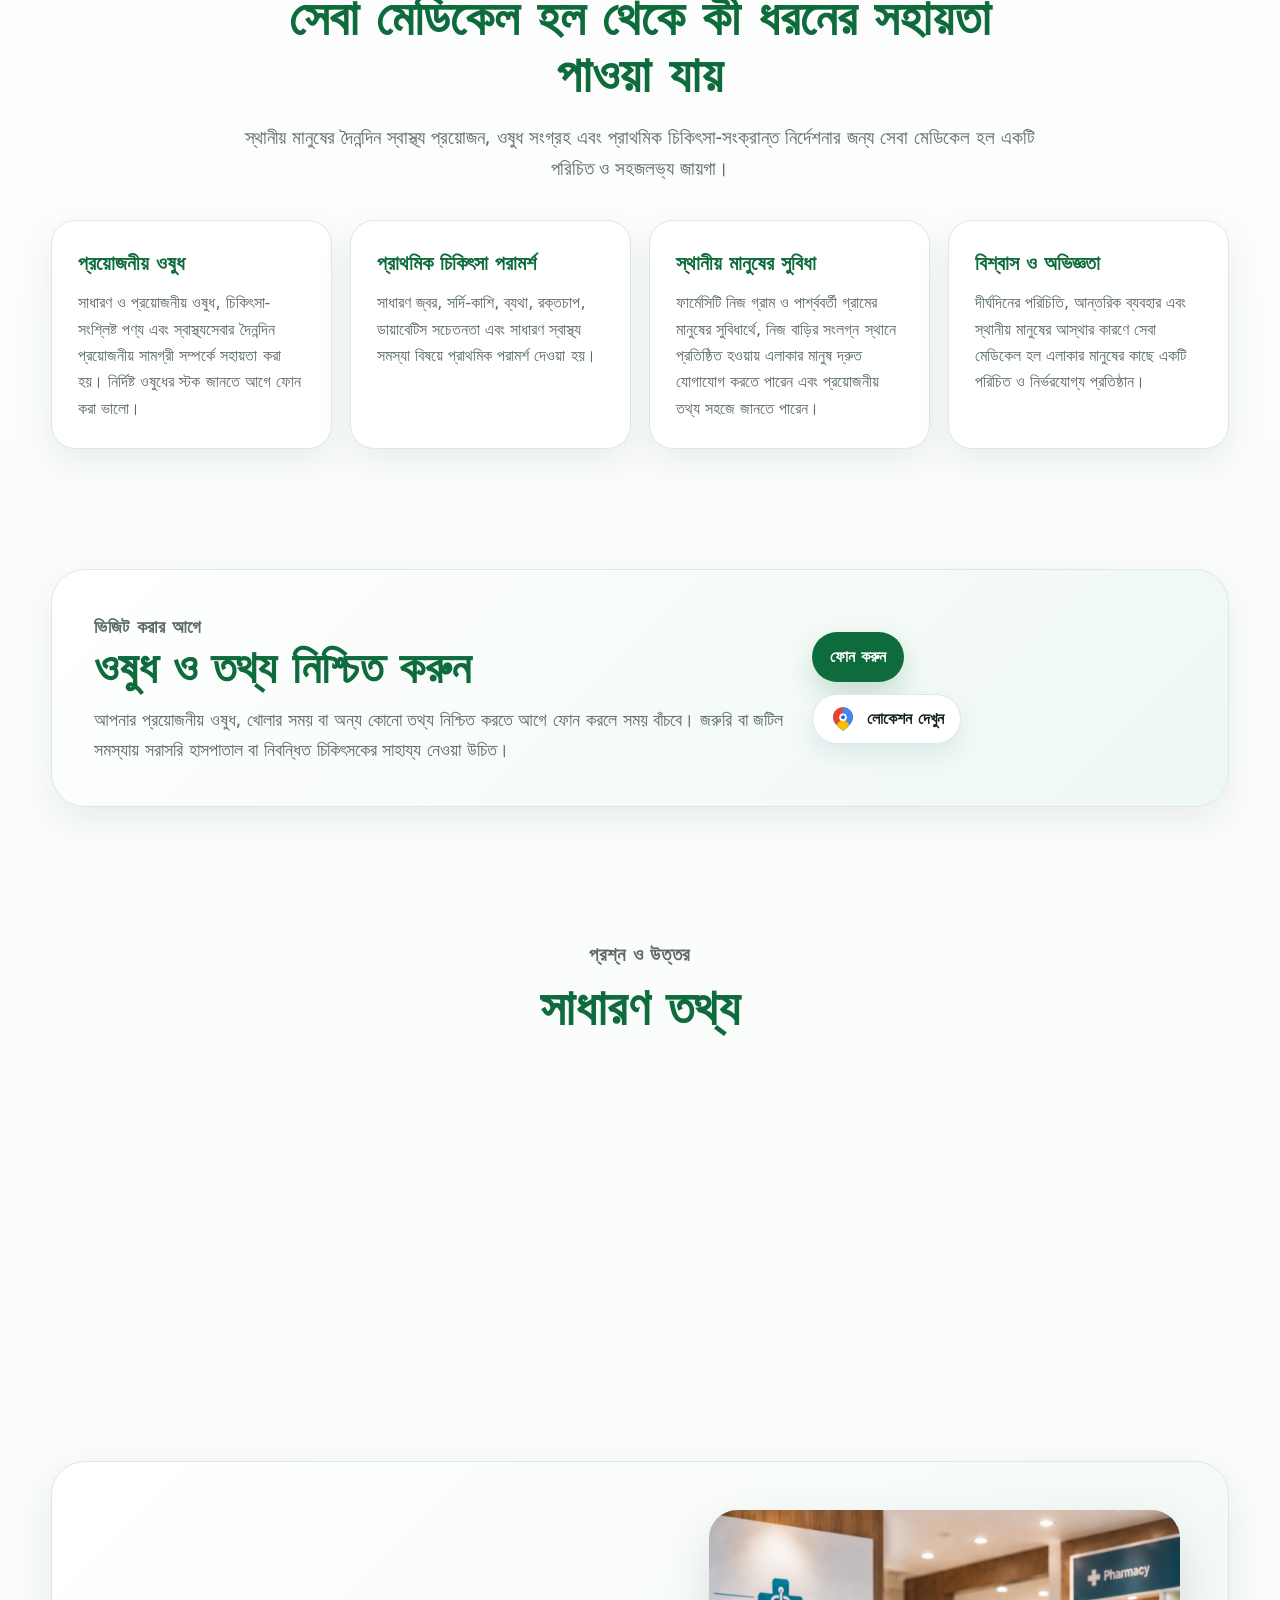
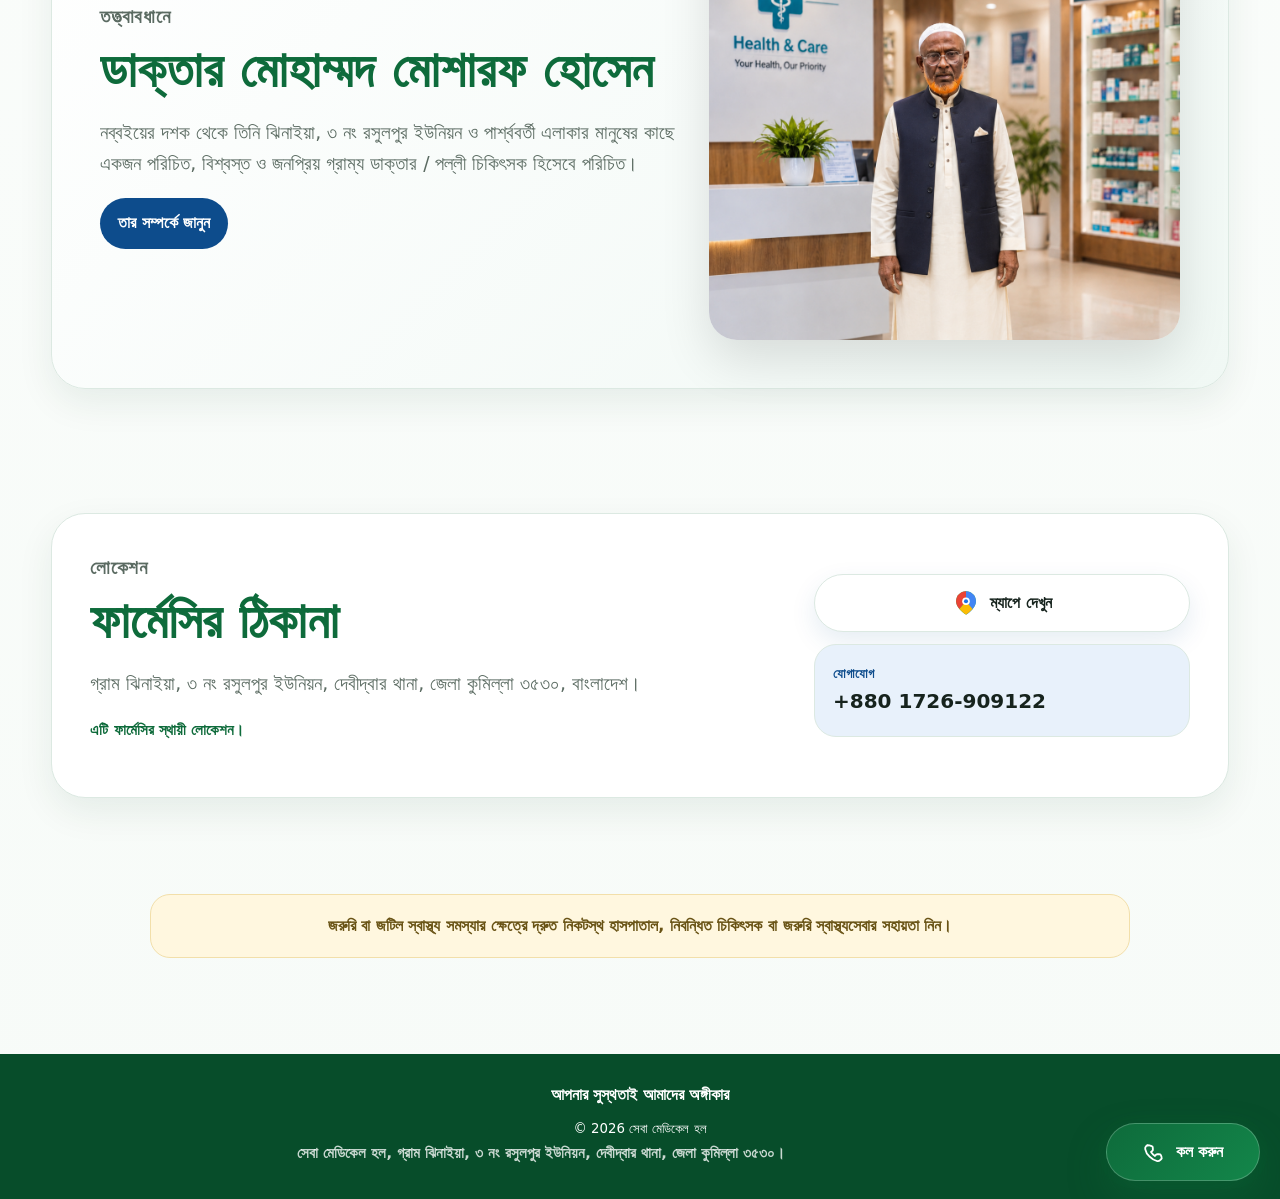
==== commit c16e1cf9: "Add files via upload" ====
--- a/index.html
+++ b/index.html
@@ -85,7 +85,7 @@
 }
 </script>
 </head>
-<body class="page-fade">
+<body class="page-fade" class="has-floating-call">
   <header class="site-header">
     <a class="brand" href="index.html" aria-label="Seba Medical Hall home">
       <img src="assets/seba-logo.svg" alt="Seba Medical Hall logo" />
@@ -102,10 +102,16 @@
       <a href="#services" data-i18n="nav.services">সেবা</a>
       <a href="about.html" data-i18n="nav.about">ডাক্তার সম্পর্কে</a>
       <a href="#contact" data-i18n="nav.contact">যোগাযোগ</a>
+      <div class="nav-language mobile-only">
+        <div class="language-switch" aria-label="Language switch">
+          <button class="lang-btn active" data-lang="bn">বাংলা</button>
+          <button class="lang-btn" data-lang="en">EN</button>
+        </div>
+      </div>
     </nav>
 
     <div class="header-actions">
-      <div class="language-switch" aria-label="Language switch">
+      <div class="language-switch desktop-language" aria-label="Language switch">
         <button class="lang-btn active" data-lang="bn">বাংলা</button>
         <button class="lang-btn" data-lang="en">EN</button>
       </div>
@@ -123,9 +129,9 @@
 
         <div class="hero-actions">
           <a class="primary-btn" href="#services" data-i18n="home.ctaServices">সেবা দেখুন</a>
-          <a class="map-btn" href="https://maps.app.goo.gl/da37eKfEbNyJsp4y8" target="_blank" rel="noopener">
-            <img src="assets/map-pin.svg" alt="" />
-            <span data-i18n="home.mapBtn">ম্যাপ লোকেশন</span>
+          <a class="action-call-btn" href="tel:+8801726909122">
+            <img src="assets/icons/call-action.svg" alt="" aria-hidden="true" />
+            <span data-i18n="home.ctaCall">কল করুন</span>
           </a>
         </div>
 
@@ -201,7 +207,7 @@
 
         <article class="detail-card reveal">
           <h3 data-i18n="details.card3.title">স্থানীয় মানুষের সুবিধা</h3>
-          <p data-i18n="details.card3.text">ফার্মেসিটি নিজ গ্রামে, নিজ বাড়ির সংলগ্ন স্থানে প্রতিষ্ঠিত হওয়ায় এলাকার মানুষ দ্রুত যোগাযোগ করতে পারেন এবং প্রয়োজনীয় তথ্য সহজে জানতে পারেন।</p>
+          <p data-i18n="details.card3.text">ফার্মেসিটি নিজ গ্রাম ও পার্শ্ববর্তী গ্রামের মানুষের সুবিধার্থে, নিজ বাড়ির সংলগ্ন স্থানে প্রতিষ্ঠিত হওয়ায় এলাকার মানুষ দ্রুত যোগাযোগ করতে পারেন এবং প্রয়োজনীয় তথ্য সহজে জানতে পারেন।</p>
         </article>
 
         <article class="detail-card reveal">
@@ -296,5 +302,11 @@
 
   <script src="js/seo.js"></script>
   <script src="js/main.js"></script>
+
+  <a class="floating-call-btn global-floating-call always-visible-call" href="tel:+8801726909122" aria-label="Call now">
+    <img src="assets/icons/call-action.svg" alt="" aria-hidden="true" />
+    <span data-i18n="floating.call">কল করুন</span>
+  </a>
+
 </body>
 </html>
--- a/css/styles.css
+++ b/css/styles.css
@@ -1020,3 +1020,177 @@
 }
 
 /* Clean language rendering: Bangla page shows Bangla content, English page shows English content through js/main.js */
+
+
+/* Mobile header and action improvements */
+
+.desktop-language {
+  display: flex;
+}
+
+.nav-language {
+  display: none;
+}
+
+.mobile-only {
+  display: none;
+}
+
+.action-call-btn {
+  display: inline-flex;
+  align-items: center;
+  justify-content: center;
+  gap: 10px;
+  padding: 10px 18px;
+  border-radius: 999px;
+  background: #fff;
+  color: var(--green);
+  border: 1px solid rgba(14, 107, 59, .18);
+  box-shadow: 0 10px 26px rgba(14, 107, 59, .10);
+  font-weight: 800;
+  transition: transform .2s ease, box-shadow .2s ease, background .2s ease;
+}
+
+.action-call-btn img {
+  width: 22px;
+  height: 22px;
+}
+
+.action-call-btn:hover {
+  transform: translateY(-2px);
+  box-shadow: 0 16px 34px rgba(14, 107, 59, .18);
+}
+
+@media (max-width: 640px) {
+  .header-actions {
+    display: none;
+  }
+
+  .mobile-only {
+    display: block;
+  }
+
+  .main-nav {
+    gap: 14px;
+  }
+
+  .main-nav.open {
+    display: flex;
+    flex-direction: column;
+    align-items: flex-start;
+    background: rgba(255,255,255,.98);
+    border-top: 1px solid var(--line);
+    padding: 14px 0 4px;
+  }
+
+  .main-nav.open a {
+    width: 100%;
+    padding: 10px 2px;
+  }
+
+  .nav-language {
+    display: block;
+    width: 100%;
+    margin-top: 8px;
+    padding-top: 10px;
+    border-top: 1px solid var(--line);
+  }
+
+  .nav-language .language-switch {
+    width: fit-content;
+  }
+
+  .hero-actions {
+    align-items: stretch;
+  }
+
+  .hero-actions .primary-btn,
+  .hero-actions .action-call-btn {
+    min-height: 56px;
+  }
+}
+
+
+
+
+
+
+
+
+/* Always-visible floating call button across the entire website */
+.has-floating-call {
+  overflow-x: hidden;
+}
+
+.always-visible-call,
+.global-floating-call,
+.floating-call-btn {
+  position: fixed !important;
+  right: 20px !important;
+  bottom: calc(18px + env(safe-area-inset-bottom, 0px)) !important;
+  top: auto !important;
+  left: auto !important;
+  z-index: 2147483000 !important;
+  display: inline-flex !important;
+  align-items: center !important;
+  justify-content: center !important;
+  gap: 10px;
+  min-width: 154px;
+  min-height: 58px;
+  padding: 14px 20px;
+  border-radius: 999px;
+  background: linear-gradient(135deg, #0E6B3B 0%, #13864A 100%);
+  color: #fff !important;
+  border: 1px solid rgba(255,255,255,.22);
+  box-shadow:
+    0 18px 38px rgba(14, 107, 59, .34),
+    0 0 0 8px rgba(14, 107, 59, .08);
+  font-weight: 900;
+  line-height: 1;
+  white-space: nowrap;
+  text-decoration: none !important;
+  pointer-events: auto;
+  opacity: 1 !important;
+  visibility: visible !important;
+  transform: translate3d(0,0,0);
+  transition: transform .22s ease, box-shadow .22s ease;
+}
+
+.always-visible-call img,
+.global-floating-call img,
+.floating-call-btn img {
+  width: 23px;
+  height: 23px;
+  flex: 0 0 23px;
+  filter: brightness(0) invert(1);
+}
+
+.always-visible-call:hover,
+.always-visible-call:focus-visible,
+.global-floating-call:hover,
+.global-floating-call:focus-visible,
+.floating-call-btn:hover,
+.floating-call-btn:focus-visible {
+  transform: translateY(-3px);
+  box-shadow:
+    0 24px 46px rgba(14, 107, 59, .38),
+    0 0 0 8px rgba(14, 107, 59, .10);
+  outline: none;
+}
+
+@media (max-width: 640px) {
+  .always-visible-call,
+  .global-floating-call,
+  .floating-call-btn {
+    right: 12px !important;
+    bottom: calc(12px + env(safe-area-inset-bottom, 0px)) !important;
+    min-width: 138px;
+    min-height: 54px;
+    padding: 13px 16px;
+    font-size: .95rem;
+  }
+
+  body.has-floating-call {
+    padding-bottom: 84px;
+  }
+}
